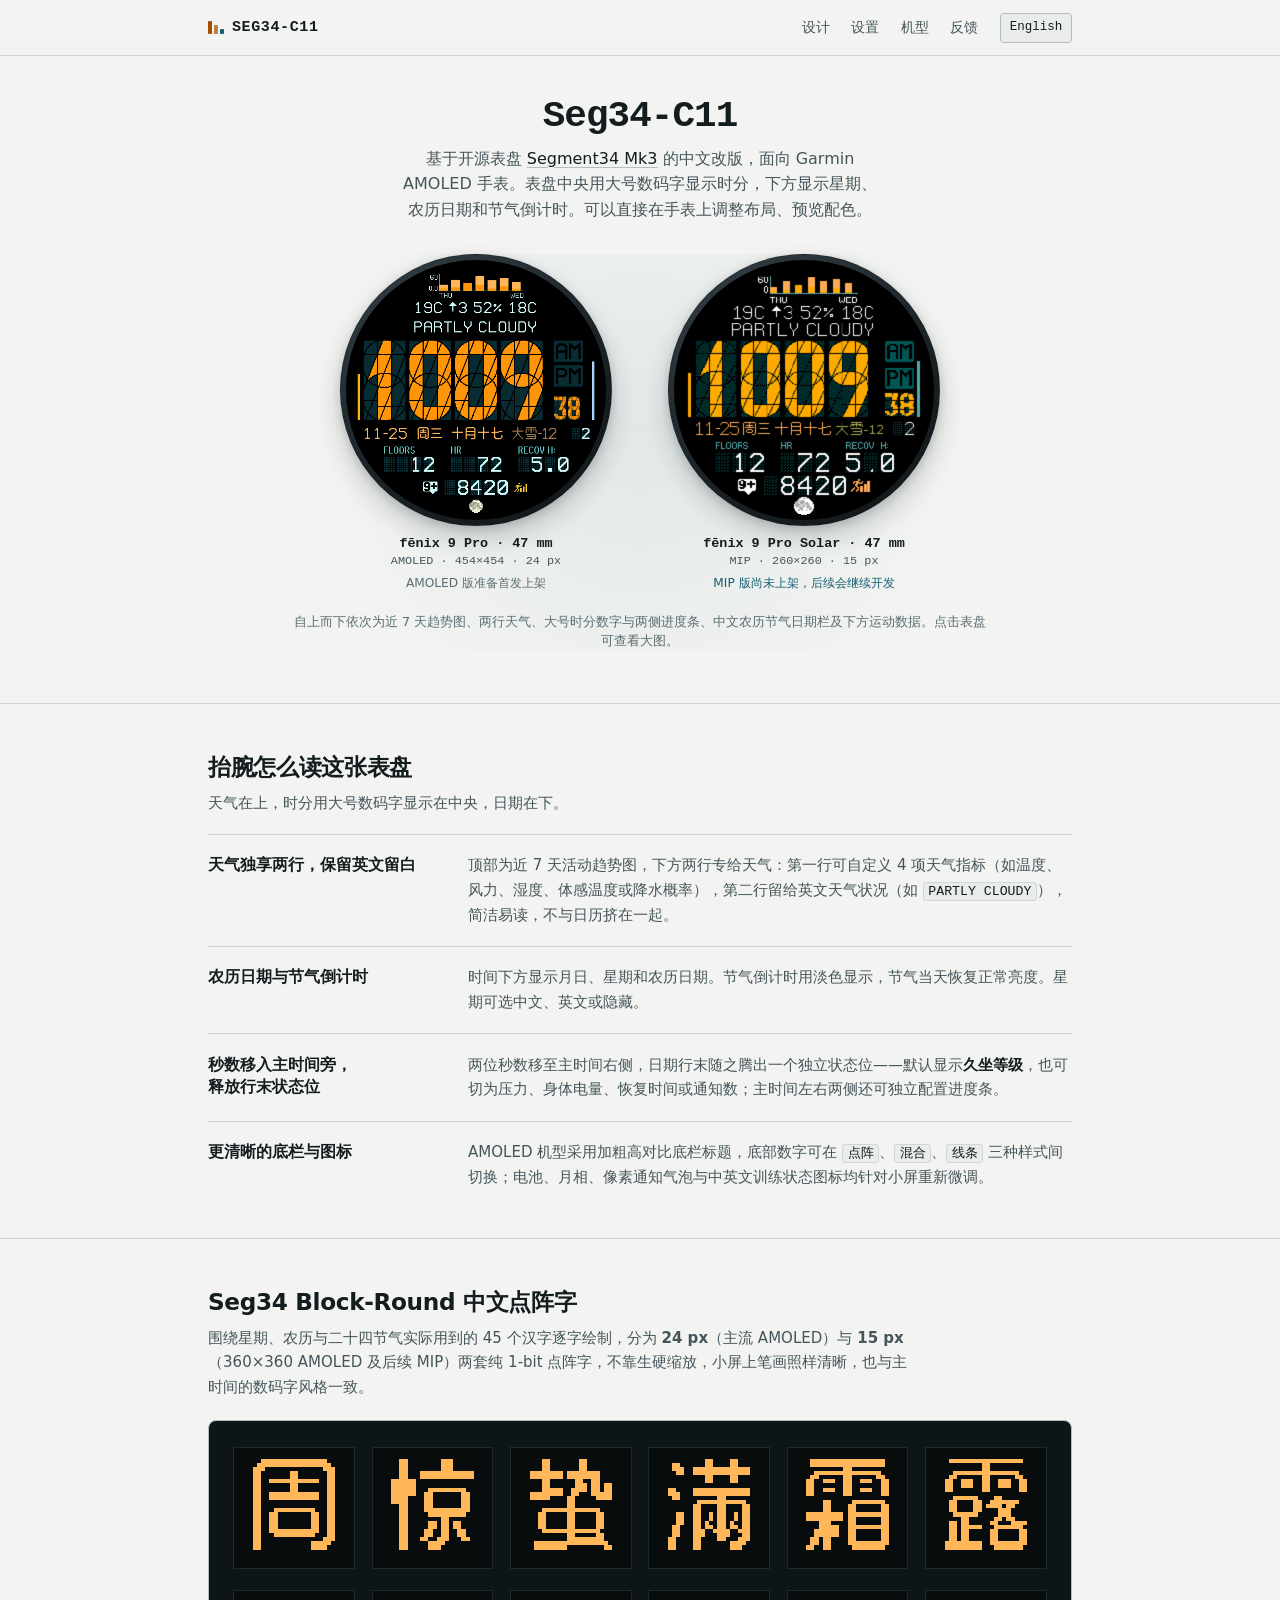
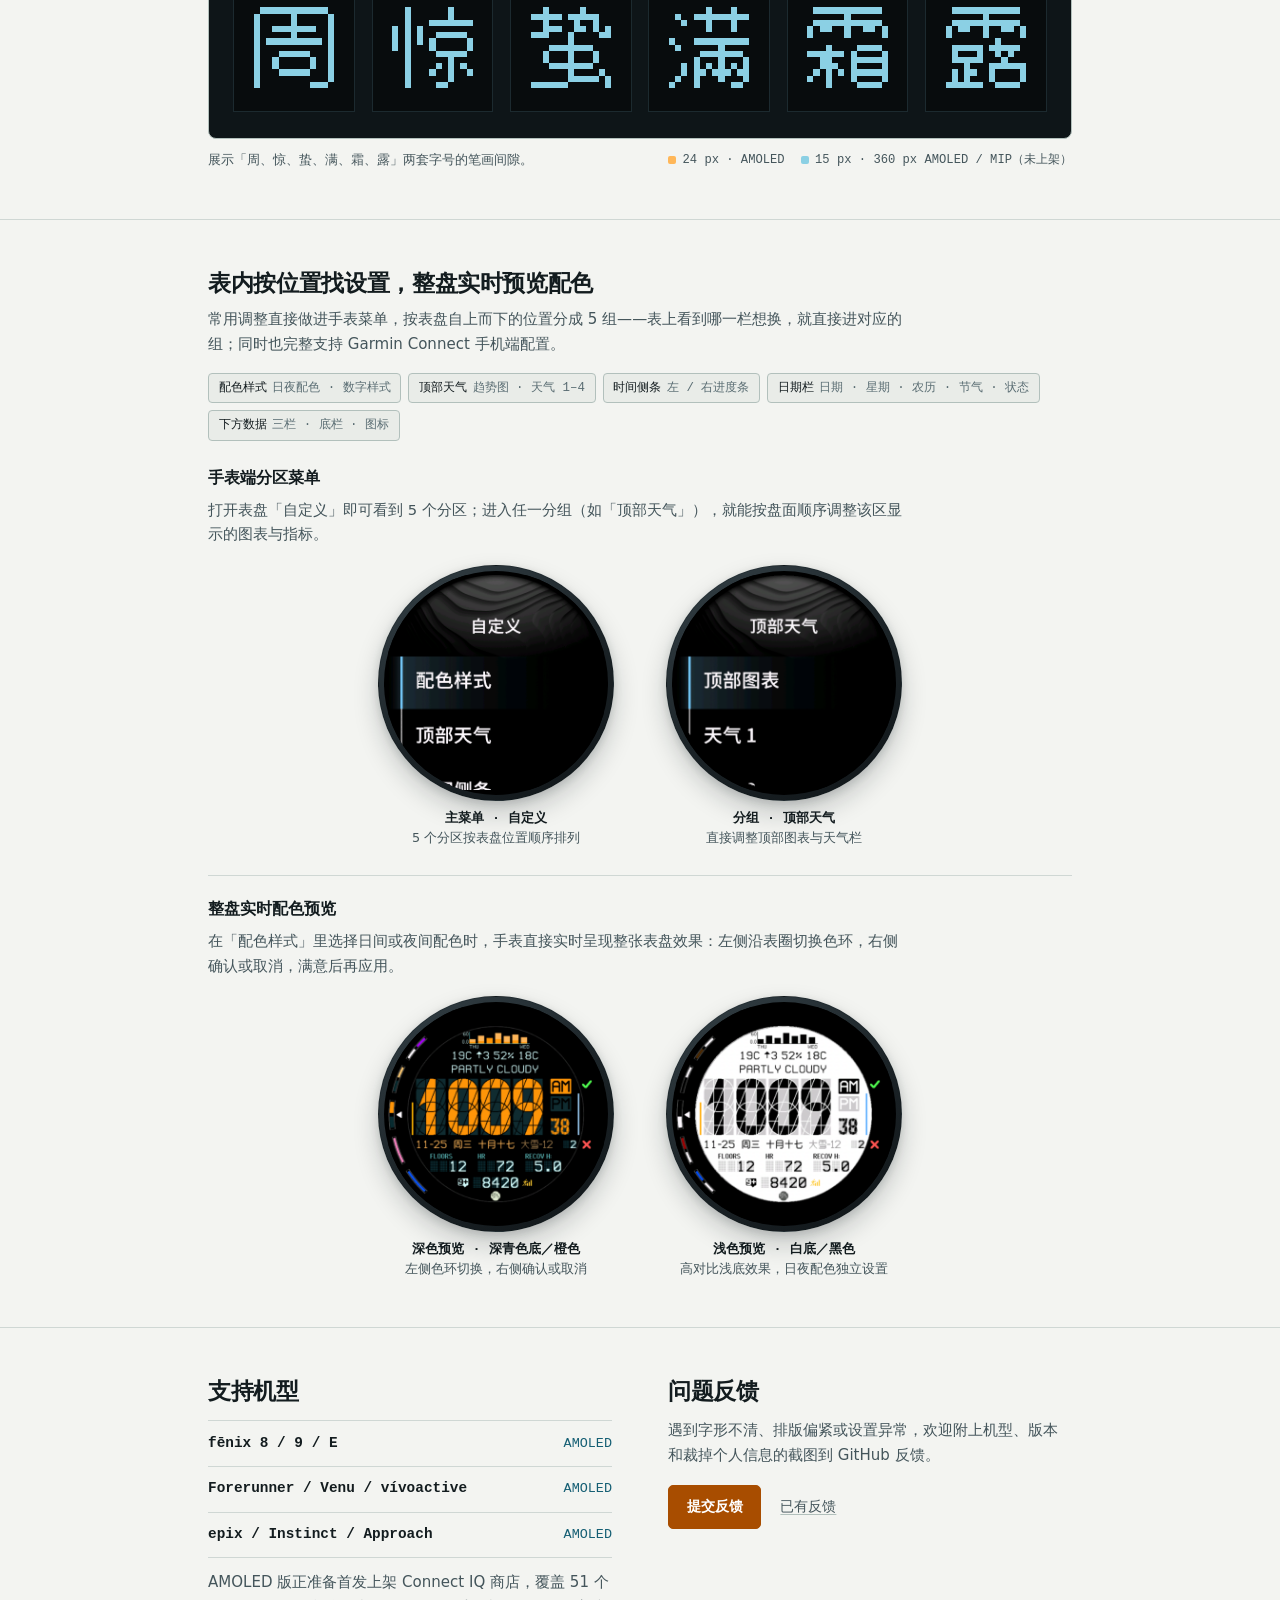
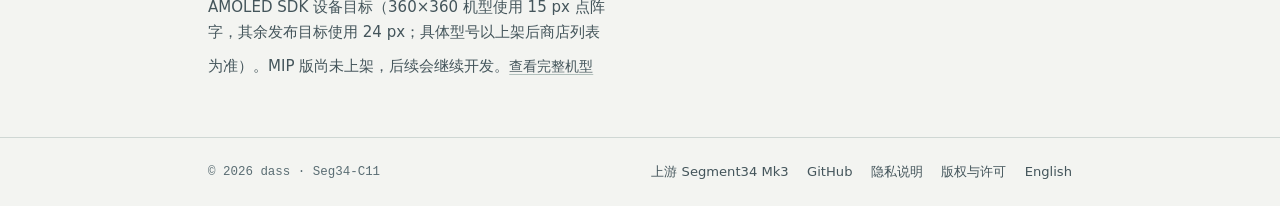
==== docs/index.html @ 98f48181 "Publish Seg34-C11 product site" ====
<!doctype html>
<html lang="zh-Hans">
<head>
  <meta charset="utf-8">
  <meta name="viewport" content="width=device-width, initial-scale=1">
  <title>Seg34-C11 · Garmin AMOLED 中文表盘</title>
  <meta name="description" content="开源表盘 Segment34 Mk3 的中文改版，面向 Garmin AMOLED 手表。大号数码字显示时分，两行显示天气。中文点阵字显示农历日期和节气倒计时，可在手表上调整布局、预览配色。">
  <meta property="og:title" content="Seg34-C11 · Garmin AMOLED 中文表盘">
  <meta property="og:description" content="开源表盘 Segment34 Mk3 的中文改版，面向 Garmin AMOLED 手表。">
  <meta property="og:image" content="https://dass-s-c.github.io/Seg34-C11/images/fenix9-pro-47.png">
  <meta property="og:type" content="website">
  <meta property="og:url" content="https://dass-s-c.github.io/Seg34-C11/">
  <link rel="canonical" href="https://dass-s-c.github.io/Seg34-C11/">
  <link rel="alternate" hreflang="en" href="https://dass-s-c.github.io/Seg34-C11/en.html">
  <link rel="alternate" hreflang="zh-Hans" href="https://dass-s-c.github.io/Seg34-C11/">
  <link rel="stylesheet" href="style.css">
</head>
<body>
  <a class="skip" href="#main">跳至正文</a>

  <header class="site-header">
    <div class="bar wrap">
      <a class="brand" href="./">
        <span class="brand-mark" aria-hidden="true"><i></i><i></i><i></i></span>
        <span>SEG34-C11</span>
      </a>
      <nav class="site-nav" aria-label="站点导航">
        <a href="#dial">设计</a>
        <a href="#settings">设置</a>
        <a href="#models">机型</a>
        <a href="#feedback">反馈</a>
        <a class="lang-switch" href="en.html" hreflang="en" lang="en">English</a>
      </nav>
    </div>
  </header>

  <main id="main">
    <section class="hero wrap" aria-labelledby="title">
      <div class="hero-head">
        <h1 id="title">Seg34-C11</h1>
        <!-- Buy Me a Coffee: reserve the link here. -->
        <p class="hero-lede">
          基于开源表盘 <a href="https://github.com/ludw/segment34mk3">Segment34 Mk3</a> 的中文改版，面向 Garmin AMOLED 手表。表盘中央用大号数码字显示时分，下方显示星期、农历日期和节气倒计时。可以直接在手表上调整布局、预览配色。
        </p>
      </div>

      <div class="showcase" aria-label="表盘日常画面">
        <div class="watches">
          <figure class="watch-unit watch-amoled">
            <a class="watch-case" href="images/fenix9-pro-47.png" title="查看大图：fēnix 9 Pro 47 mm（AMOLED）">
              <span class="watch-screen">
                <img src="images/fenix9-pro-47.png" width="454" height="454" alt="fēnix 9 Pro 47 mm（AMOLED）日常表盘：顶部趋势图与两行天气、中央的大号时分数字、两侧进度条和秒数、24 px 中文公历农历节气日期栏，以及下方运动与底栏数据">
              </span>
            </a>
            <figcaption class="watch-meta">
              <span class="watch-model" lang="en">fēnix 9 Pro · 47 mm</span>
              <span class="watch-spec" lang="en">AMOLED · 454×454 · 24 px</span>
              <span class="watch-status">AMOLED 版准备首发上架</span>
            </figcaption>
          </figure>

          <figure class="watch-unit watch-mip">
            <a class="watch-case" href="images/fenix9-pro-solar-47.png" title="查看大图：fēnix 9 Pro Solar 47 mm（MIP）">
              <span class="watch-screen">
                <img src="images/fenix9-pro-solar-47.png" width="260" height="260" alt="fēnix 9 Pro Solar 47 mm（MIP）表盘预览：顶部趋势图、两行天气、大号时分数字与侧边秒数、15 px 中文日期栏和下方数据">
              </span>
            </a>
            <figcaption class="watch-meta">
              <span class="watch-model" lang="en">fēnix 9 Pro Solar · 47 mm</span>
              <span class="watch-spec" lang="en">MIP · 260×260 · 15 px</span>
              <span class="watch-status">MIP 版尚未上架，后续会继续开发</span>
            </figcaption>
          </figure>
        </div>

        <p class="showcase-note">
          自上而下依次为近 7 天趋势图、两行天气、大号时分数字与两侧进度条、中文农历节气日期栏及下方运动数据。点击表盘可查看大图。
        </p>
      </div>
    </section>

    <section class="band" id="dial" aria-labelledby="dial-heading">
      <div class="wrap">
        <h2 id="dial-heading">抬腕怎么读这张表盘</h2>
        <p class="band-intro">
          天气在上，时分用大号数码字显示在中央，日期在下。
        </p>
        <div class="ledger">
          <article class="ledger-row">
            <h3>天气独享两行，保留英文留白</h3>
            <p>
              顶部为近 7 天活动趋势图，下方两行专给天气：第一行可自定义 4 项天气指标（如温度、风力、湿度、体感温度或降水概率），第二行留给英文天气状况（如 <span lang="en"><code>PARTLY CLOUDY</code></span>），简洁易读，不与日历挤在一起。
            </p>
          </article>

          <article class="ledger-row">
            <h3>农历日期与节气倒计时</h3>
            <p>
              时间下方显示月日、星期和农历日期。节气倒计时用淡色显示，节气当天恢复正常亮度。星期可选中文、英文或隐藏。
            </p>
          </article>

          <article class="ledger-row">
            <h3>秒数移入主时间旁，释放行末状态位</h3>
            <p>
              两位秒数移至主时间右侧，日期行末随之腾出一个独立状态位——默认显示<strong>久坐等级</strong>，也可切为压力、身体电量、恢复时间或通知数；主时间左右两侧还可独立配置进度条。
            </p>
          </article>

          <article class="ledger-row">
            <h3>更清晰的底栏与图标</h3>
            <p>
              AMOLED 机型采用加粗高对比底栏标题，底部数字可在 <code>点阵</code>、<code>混合</code>、<code>线条</code> 三种样式间切换；电池、月相、像素通知气泡与中英文训练状态图标均针对小屏重新微调。
            </p>
          </article>
        </div>
      </div>
    </section>

    <section class="band" id="glyphs" aria-labelledby="glyphs-heading">
      <div class="wrap">
        <h2 id="glyphs-heading">Seg34 Block-Round 中文点阵字</h2>
        <p class="band-intro">
          围绕星期、农历与二十四节气实际用到的 45 个汉字逐字绘制，分为 <strong>24 px</strong>（主流 AMOLED）与 <strong>15 px</strong>（360×360 AMOLED 及后续 MIP）两套纯 1-bit 点阵字，不靠生硬缩放，小屏上笔画照样清晰，也与主时间的数码字风格一致。
        </p>

        <figure class="specimen-figure">
          <a class="specimen-frame" href="images/seg34-block-round-specimen.png" title="放大查看 Seg34 Block-Round 中文点阵字">
            <img src="images/seg34-block-round-specimen.png" width="804" height="276" alt="Seg34 Block-Round 中文点阵字对比：上排 24 px，下排 15 px，依次展示周、惊、蛰、满、霜、露六字">
          </a>
          <figcaption class="specimen-meta">
            <span>展示「周、惊、蛰、满、霜、露」两套字号的笔画间隙。</span>
            <span class="specimen-legend">
              <span class="dot-amber">24 px · AMOLED</span>
              <span class="dot-cyan">15 px · 360 px AMOLED / MIP（未上架）</span>
            </span>
          </figcaption>
        </figure>
      </div>
    </section>

    <section class="band" id="settings" aria-labelledby="settings-heading">
      <div class="wrap">
        <h2 id="settings-heading">表内按位置找设置，整盘实时预览配色</h2>
        <p class="band-intro">
          常用调整直接做进手表菜单，按表盘自上而下的位置分成 5 组——表上看到哪一栏想换，就直接进对应的组；同时也完整支持 Garmin Connect 手机端配置。
        </p>

        <ul class="zone-list" aria-label="手表端设置五大分组">
          <li>配色样式<span>日夜配色 · 数字样式</span></li>
          <li>顶部天气<span>趋势图 · 天气 1–4</span></li>
          <li>时间侧条<span>左 / 右进度条</span></li>
          <li>日期栏<span>日期 · 星期 · 农历 · 节气 · 状态</span></li>
          <li>下方数据<span>三栏 · 底栏 · 图标</span></li>
        </ul>

        <div class="evidence-stack">
          <div class="evidence-block">
            <div class="evidence-head">
              <h3>手表端分区菜单</h3>
            </div>
            <p class="evidence-copy">
              打开表盘「自定义」即可看到 5 个分区；进入任一分组（如「顶部天气」），就能按盘面顺序调整该区显示的图表与指标。
            </p>
            <div class="evidence-dials">
              <figure class="watch-unit watch-amoled">
                <a class="watch-case" href="images/watch-settings-menu.png" title="查看大图：手表端自定义主菜单">
                  <span class="watch-screen">
                    <img src="images/watch-settings-menu.png" width="454" height="454" alt="手表端自定义主菜单，列出配色样式、顶部天气等分区入口">
                  </span>
                </a>
                <figcaption class="watch-meta">
                  <span class="watch-model">主菜单 · 自定义</span>
                  <span class="watch-caption">5 个分区按表盘位置顺序排列</span>
                </figcaption>
              </figure>

              <figure class="watch-unit watch-amoled">
                <a class="watch-case" href="images/watch-settings-submenu.png" title="查看大图：「顶部天气」分组子菜单">
                  <span class="watch-screen">
                    <img src="images/watch-settings-submenu.png" width="454" height="454" alt="手表端「顶部天气」子菜单，显示顶部图表与天气指标设置项">
                  </span>
                </a>
                <figcaption class="watch-meta">
                  <span class="watch-model">分组 · 顶部天气</span>
                  <span class="watch-caption">直接调整顶部图表与天气栏</span>
                </figcaption>
              </figure>
            </div>
          </div>

          <div class="evidence-block">
            <div class="evidence-head">
              <h3>整盘实时配色预览</h3>
            </div>
            <p class="evidence-copy">
              在「配色样式」里选择日间或夜间配色时，手表直接实时呈现整张表盘效果：左侧沿表圈切换色环，右侧确认或取消，满意后再应用。
            </p>
            <div class="evidence-dials">
              <figure class="watch-unit watch-amoled">
                <a class="watch-case" href="images/palette-preview-teal-orange.png" title="查看大图：深色配色预览（深青色底／橙色）">
                  <span class="watch-screen">
                    <img src="images/palette-preview-teal-orange.png" width="454" height="454" alt="手表端深青色底配橙色整盘配色预览，左侧为色环与选中箭头，右侧为确认和取消图标">
                  </span>
                </a>
                <figcaption class="watch-meta">
                  <span class="watch-model">深色预览 · 深青色底／橙色</span>
                  <span class="watch-caption">左侧色环切换，右侧确认或取消</span>
                </figcaption>
              </figure>

              <figure class="watch-unit watch-amoled">
                <a class="watch-case" href="images/palette-preview-light.png" title="查看大图：浅色配色预览（白底／黑色）">
                  <span class="watch-screen">
                    <img src="images/palette-preview-light.png" width="454" height="454" alt="手表端白底黑字整盘配色预览，展示高对比浅色日间配色效果">
                  </span>
                </a>
                <figcaption class="watch-meta">
                  <span class="watch-model">浅色预览 · 白底／黑色</span>
                  <span class="watch-caption">高对比浅底效果，日夜配色独立设置</span>
                </figcaption>
              </figure>
            </div>
          </div>
        </div>
      </div>
    </section>

    <section class="band" aria-label="支持机型与反馈">
      <div class="wrap support-grid">
        <div class="support-col">
          <h2 id="models">支持机型</h2>
          <dl class="models" lang="en">
            <div><dt>fēnix 8 / 9 / E</dt><dd>AMOLED</dd></div>
            <div><dt>Forerunner / Venu / vívoactive</dt><dd>AMOLED</dd></div>
            <div><dt>epix / Instinct / Approach</dt><dd>AMOLED</dd></div>
          </dl>
          <p class="support-copy">AMOLED 版正准备首发上架 Connect IQ 商店，覆盖 51 个 AMOLED SDK 设备目标（360×360 机型使用 15 px 点阵字，其余发布目标使用 24 px；具体型号以上架后商店列表为准）。MIP 版尚未上架，后续会继续开发。<a class="text-link" href="https://github.com/dass-s-c/Seg34-C11#支持机型--supported-models">查看完整机型</a></p>
        </div>

        <div class="support-col">
          <h2 id="feedback">问题反馈</h2>
          <p class="support-copy">
            遇到字形不清、排版偏紧或设置异常，欢迎附上机型、版本和裁掉个人信息的截图到 GitHub 反馈。
          </p>
          <div class="support-actions">
            <a class="btn btn-primary" href="https://github.com/dass-s-c/Seg34-C11/issues/new/choose">提交反馈</a>
            <a class="text-link" href="https://github.com/dass-s-c/Seg34-C11/issues">已有反馈</a>
          </div>
        </div>
      </div>
    </section>
  </main>

  <footer class="site-footer">
    <div class="wrap footer-bar">
      <p class="footer-meta" lang="en">© 2026 dass · Seg34-C11</p>
      <nav class="footer-links" aria-label="项目链接与法律信息">
        <a href="https://github.com/ludw/segment34mk3">上游 Segment34 Mk3</a>
        <a href="https://github.com/dass-s-c/Seg34-C11">GitHub</a>
        <a href="https://github.com/dass-s-c/Seg34-C11/blob/main/PRIVACY.md">隐私说明</a>
        <a href="./notices/">版权与许可</a>
        <a href="en.html" hreflang="en" lang="en">English</a>
      </nav>
    </div>
  </footer>
</body>
</html>
---- docs/style.css ----
:root {
  color-scheme: dark light;
  --bg: #080c0d;
  --surface: #0e1518;
  --surface-hover: #141e22;
  --ink: #edf2f3;
  --ink-muted: #98a8ae;
  --ink-dim: #73868d;
  --rule: #1c2a2f;
  --rule-strong: #2c4047;
  --amber: #ff9f24;
  --amber-ink: #120b02;
  --cyan: #8bd0e4;
  --bezel-bg: linear-gradient(148deg, #2b363c 0%, #161d21 52%, #0a0e10 100%);
  --bezel-border: rgba(255, 255, 255, 0.11);
  --bezel-shadow: 0 14px 32px rgba(0, 0, 0, 0.56), 0 3px 10px rgba(0, 0, 0, 0.38);
  --dial-glow: radial-gradient(circle at 50% 45%, rgba(28, 76, 88, 0.24) 0%, transparent 68%);
  --font-sans: system-ui, -apple-system, BlinkMacSystemFont, "PingFang SC", "Hiragino Sans GB", "Microsoft YaHei", "Segoe UI", sans-serif;
  --font-mono: ui-monospace, "SF Mono", Menlo, Monaco, Consolas, monospace;
}

@media (prefers-color-scheme: light) {
  :root {
    --bg: #f3f4f1;
    --surface: #e9ece8;
    --surface-hover: #dfe4de;
    --ink: #131c1f;
    --ink-muted: #44555b;
    --ink-dim: #5a6d73;
    --rule: #cfd7d4;
    --rule-strong: #b2c0bc;
    --amber: #a84d00;
    --amber-ink: #ffffff;
    --cyan: #145e73;
    --bezel-bg: linear-gradient(148deg, #344046 0%, #1c2428 52%, #101518 100%);
    --bezel-border: rgba(16, 26, 30, 0.28);
    --bezel-shadow: 0 12px 26px rgba(16, 26, 30, 0.2), 0 3px 8px rgba(16, 26, 30, 0.14);
    --dial-glow: radial-gradient(circle at 50% 45%, rgba(20, 94, 115, 0.08) 0%, transparent 68%);
  }
}

*,
*::before,
*::after {
  box-sizing: border-box;
}

html {
  background: var(--bg);
  color: var(--ink);
  font-family: var(--font-sans);
  line-height: 1.65;
  -webkit-text-size-adjust: 100%;
  scroll-behavior: smooth;
}

body {
  margin: 0;
  background: var(--bg);
  color: var(--ink);
  min-height: 100svh;
  display: flex;
  flex-direction: column;
}

main {
  flex: 1;
}

h1, h2, h3, p, figure, dl, dt, dd, ul {
  margin: 0;
}

a {
  color: var(--amber);
  text-decoration-thickness: 1px;
  text-underline-offset: 0.2em;
  transition: color 150ms ease, border-color 150ms ease, background-color 150ms ease;
}

a:hover {
  text-decoration-thickness: 2px;
}

a:focus-visible {
  outline: 2px solid var(--amber);
  outline-offset: 3px;
  border-radius: 2px;
}

code {
  font-family: var(--font-mono);
  font-size: 0.88em;
  white-space: nowrap;
  color: var(--ink);
  background: var(--surface);
  border: 1px solid var(--rule);
  border-radius: 3px;
  padding: 0.06em 0.34em;
}

h1, h2, h3, .hero-lede {
  text-wrap: balance;
}

.wrap {
  width: min(54rem, calc(100% - clamp(2rem, 6vw, 4rem)));
  margin-inline: auto;
}

.skip {
  position: absolute;
  z-index: 10;
  top: 0.5rem;
  left: 0.5rem;
  padding: 0.5rem 0.9rem;
  background: var(--surface);
  color: var(--ink);
  border: 1px solid var(--amber);
  text-decoration: none;
  transform: translateY(-160%);
}

.skip:focus {
  transform: none;
}

/* Header */
.site-header {
  border-block-end: 1px solid var(--rule);
  background: var(--bg);
}

.bar {
  display: flex;
  flex-wrap: wrap;
  align-items: center;
  justify-content: space-between;
  gap: 0.15rem 0.5rem;
  padding-block: 0.2rem;
}

.brand {
  display: inline-flex;
  align-items: center;
  gap: 0.45rem;
  min-height: 44px;
  font-family: var(--font-mono);
  font-size: 0.84rem;
  font-weight: 700;
  letter-spacing: 0.03em;
  color: var(--ink);
  text-decoration: none;
  white-space: nowrap;
}

.brand-mark {
  display: inline-grid;
  grid-template-columns: repeat(3, 4px);
  gap: 2px;
  align-items: end;
}

.brand-mark i {
  display: block;
  border-radius: 1px;
  background: var(--amber);
}

.brand-mark i:nth-child(1) { height: 13px; }
.brand-mark i:nth-child(2) { height: 9px; opacity: 0.72; }
.brand-mark i:nth-child(3) { height: 5px; background: var(--cyan); }

.site-nav {
  display: flex;
  flex-wrap: wrap;
  align-items: center;
  gap: 0.1rem 0.65rem;
}

.site-nav a {
  display: inline-flex;
  align-items: center;
  min-height: 44px;
  font-size: 0.82rem;
  color: var(--ink-muted);
  text-decoration: none;
  white-space: nowrap;
}

.site-nav a:hover {
  color: var(--ink);
}

.site-nav .lang-switch {
  font-family: var(--font-mono);
  font-size: 0.76rem;
  color: var(--ink);
  padding-inline: 0.45rem;
  min-height: 30px;
  border: 1px solid var(--rule-strong);
  border-radius: 4px;
  background: var(--surface);
}

.site-nav .lang-switch:hover {
  border-color: var(--amber);
  color: var(--amber);
}

/* Hero & Watch Showcase */
.hero {
  padding-block: clamp(1rem, 3.2vw, 2.5rem) clamp(1.75rem, 4.5vw, 3.25rem);
}

.hero-head {
  text-align: center;
  max-width: 38rem;
  margin-inline: auto;
}

.hero h1 {
  font-family: var(--font-mono);
  font-size: clamp(1.65rem, 4vw, 2.35rem);
  font-weight: 700;
  line-height: 1.1;
  letter-spacing: -0.025em;
  color: var(--ink);
}

.hero-lede {
  margin-top: 0.5rem;
  font-size: clamp(0.92rem, 1.5vw, 1rem);
  line-height: 1.6;
  color: var(--ink-muted);
}

.hero-lede a {
  color: var(--ink);
  text-decoration-color: var(--rule-strong);
}

.hero-lede a:hover {
  color: var(--amber);
  text-decoration-color: var(--amber);
}

.showcase {
  margin-top: clamp(1rem, 2.8vw, 2rem);
  background: var(--dial-glow);
}

.watches {
  display: grid;
  grid-template-columns: minmax(0, 1fr);
  justify-items: center;
  gap: 1.25rem;
}

.watch-unit {
  width: 100%;
  max-width: 272px;
  display: flex;
  flex-direction: column;
  align-items: center;
  text-align: center;
}

.watch-case {
  display: block;
  width: 100%;
  aspect-ratio: 1;
  padding: 5px;
  border-radius: 50%;
  border: 1px solid var(--bezel-border);
  background: var(--bezel-bg);
  box-shadow: var(--bezel-shadow);
  text-decoration: none;
  transition: transform 180ms ease, border-color 180ms ease;
}

.watch-case:hover {
  transform: translateY(-2px);
  border-color: var(--amber);
}

.watch-screen {
  display: grid;
  place-items: center;
  width: 100%;
  height: 100%;
  border-radius: 50%;
  overflow: hidden;
  background: #000;
}

.watch-screen img {
  display: block;
  width: 96%;
  height: 96%;
  object-fit: contain;
}

.watch-mip .watch-screen img {
  image-rendering: crisp-edges;
  image-rendering: pixelated;
}

.watch-meta {
  margin-top: 0.55rem;
  display: flex;
  flex-direction: column;
  align-items: center;
  gap: 0.12rem;
}

.watch-model {
  font-family: var(--font-mono);
  font-size: 0.84rem;
  font-weight: 600;
  line-height: 1.3;
  color: var(--ink);
}

.watch-spec {
  font-family: var(--font-mono);
  font-size: 0.74rem;
  line-height: 1.35;
  font-variant-numeric: tabular-nums;
  color: var(--ink-muted);
}

.watch-status {
  margin-top: 0.14rem;
  font-size: 0.76rem;
  line-height: 1.4;
  color: var(--ink-dim);
}

.watch-mip .watch-status {
  color: var(--cyan);
}

.watch-caption {
  font-size: 0.8rem;
  line-height: 1.45;
  color: var(--ink-muted);
}

.showcase-note {
  margin-top: 1rem;
  text-align: center;
  font-size: 0.8rem;
  line-height: 1.55;
  color: var(--ink-dim);
  max-width: 44rem;
  margin-inline: auto;
}

/* Sections */
.band {
  border-block-start: 1px solid var(--rule);
  padding-block: clamp(1.75rem, 4.5vw, 3rem);
}

.band h2 {
  font-size: clamp(1.2rem, 2.2vw, 1.45rem);
  font-weight: 650;
  line-height: 1.3;
  letter-spacing: -0.015em;
  color: var(--ink);
}

.band-intro {
  margin-top: 0.55rem;
  font-size: 0.94rem;
  color: var(--ink-muted);
  max-width: 44rem;
}

/* Changes ledger */
.ledger {
  margin-top: 1.1rem;
  border-block-start: 1px solid var(--rule);
}

.ledger-row {
  display: grid;
  grid-template-columns: minmax(0, 1fr);
  gap: 0.35rem 2.25rem;
  padding-block: 1rem;
  border-block-end: 1px solid var(--rule);
  align-items: baseline;
}

.ledger-row:last-child {
  border-block-end: 0;
  padding-block-end: 0;
}

.ledger-row h3 {
  font-size: 0.98rem;
  font-weight: 600;
  line-height: 1.4;
  color: var(--ink);
}

.ledger-row p {
  font-size: 0.94rem;
  color: var(--ink-muted);
}

.ledger-row strong {
  color: var(--ink);
  font-weight: 600;
}

/* Glyph specimen */
.specimen-figure {
  margin-top: 1.25rem;
}

.specimen-frame {
  display: block;
  padding: clamp(0.65rem, 2vw, 1rem);
  background: #0e1518;
  border: 1px solid var(--rule-strong);
  border-radius: 8px;
  text-decoration: none;
  transition: border-color 150ms ease;
}

.specimen-frame:hover {
  border-color: var(--amber);
}

.specimen-frame img {
  display: block;
  width: 100%;
  height: auto;
  image-rendering: crisp-edges;
  image-rendering: pixelated;
}

.specimen-meta {
  margin-top: 0.65rem;
  display: flex;
  flex-wrap: wrap;
  align-items: center;
  justify-content: space-between;
  gap: 0.35rem 1.25rem;
  font-size: 0.82rem;
  color: var(--ink-muted);
}

.specimen-legend {
  display: inline-flex;
  flex-wrap: wrap;
  gap: 0.4rem 1rem;
  font-family: var(--font-mono);
  font-size: 0.76rem;
}

.dot-amber::before,
.dot-cyan::before {
  content: "";
  display: inline-block;
  width: 8px;
  height: 8px;
  border-radius: 2px;
  margin-inline-end: 0.4rem;
  vertical-align: middle;
}

.dot-amber::before {
  background: #ffb759;
}

.dot-cyan::before {
  background: #8bd0e4;
}

/* On-watch settings & live palette preview */
.zone-list {
  margin-top: 1rem;
  padding: 0;
  list-style: none;
  display: flex;
  flex-wrap: wrap;
  gap: 0.45rem;
}

.zone-list li {
  font-family: var(--font-mono);
  font-size: 0.78rem;
  color: var(--ink);
  background: var(--surface);
  border: 1px solid var(--rule-strong);
  border-radius: 4px;
  padding: 0.25rem 0.6rem;
}

.zone-list li span {
  color: var(--ink-dim);
  margin-inline-start: 0.35rem;
}

.evidence-stack {
  margin-top: 1.5rem;
  display: grid;
  gap: 1.75rem;
}

.evidence-block {
  padding-block-start: 1.25rem;
  border-block-start: 1px solid var(--rule);
}

.evidence-block:first-child {
  padding-block-start: 0;
  border-block-start: 0;
}

.evidence-head {
  display: flex;
  flex-wrap: wrap;
  align-items: baseline;
  justify-content: space-between;
  gap: 0.25rem 1rem;
}

.evidence-head h3 {
  font-size: 1rem;
  font-weight: 600;
  color: var(--ink);
}

.evidence-tag {
  font-family: var(--font-mono);
  font-size: 0.74rem;
  color: var(--cyan);
}

.evidence-copy {
  margin-top: 0.4rem;
  font-size: 0.92rem;
  color: var(--ink-muted);
  max-width: 44rem;
}

.evidence-dials {
  margin-top: 1.15rem;
  display: grid;
  grid-template-columns: minmax(0, 1fr);
  justify-items: center;
  gap: 1.25rem;
}

.evidence-dials .watch-unit {
  max-width: 236px;
}

/* Models + Feedback */
.support-grid {
  display: grid;
  grid-template-columns: minmax(0, 1fr);
  gap: 2rem 3.5rem;
  align-items: start;
}

.models {
  margin-top: 0.9rem;
  border-block-start: 1px solid var(--rule);
}

.models div {
  display: grid;
  grid-template-columns: minmax(0, 1fr) auto;
  align-items: baseline;
  gap: 0.25rem 1rem;
  padding-block: 0.65rem;
  border-block-end: 1px solid var(--rule);
}

.models dt {
  font-family: var(--font-mono);
  font-size: 0.9rem;
  font-weight: 600;
  color: var(--ink);
}

.models dd {
  font-family: var(--font-mono);
  font-size: 0.84rem;
  font-variant-numeric: tabular-nums;
  color: var(--cyan);
}

.support-copy {
  margin-top: 0.75rem;
  font-size: 0.94rem;
  color: var(--ink-muted);
}

.support-actions {
  margin-top: 1.1rem;
  display: flex;
  flex-wrap: wrap;
  align-items: center;
  gap: 0.65rem 1.2rem;
}

.btn {
  display: inline-flex;
  align-items: center;
  justify-content: center;
  min-height: 44px;
  padding: 0.5rem 1.1rem;
  border-radius: 5px;
  font-size: 0.9rem;
  font-weight: 600;
  text-decoration: none;
  border: 1px solid var(--rule-strong);
  color: var(--ink);
  background: var(--surface);
}

.btn-primary {
  background: var(--amber);
  border-color: var(--amber);
  color: var(--amber-ink);
}

.btn-primary:hover {
  filter: brightness(1.06);
  text-decoration: none;
}

.text-link {
  display: inline-flex;
  align-items: center;
  min-height: 44px;
  font-size: 0.9rem;
  color: var(--ink-muted);
  text-decoration-color: var(--rule-strong);
}

.text-link:hover {
  color: var(--amber);
  text-decoration-color: var(--amber);
}

/* Footer */
.site-footer {
  border-block-start: 1px solid var(--rule);
  padding-block: 0.9rem;
  font-size: 0.82rem;
  color: var(--ink-dim);
}

.footer-bar {
  display: flex;
  flex-wrap: wrap;
  align-items: center;
  justify-content: space-between;
  gap: 0.35rem 1.25rem;
}

.footer-meta {
  font-family: var(--font-mono);
  font-size: 0.78rem;
}

.footer-links {
  display: flex;
  flex-wrap: wrap;
  align-items: center;
  gap: 0.1rem 1.15rem;
}

.footer-links a {
  display: inline-flex;
  align-items: center;
  min-height: 40px;
  color: var(--ink-muted);
  text-decoration: none;
}

.footer-links a:hover {
  color: var(--amber);
}

@media (prefers-reduced-motion: reduce) {
  html { scroll-behavior: auto; }
  .watch-case, .specimen-frame, a { transition: none; }
  .watch-case:hover { transform: none; }
}

/* Larger viewports */
@media (min-width: 23rem) {
  .brand {
    font-size: 0.88rem;
    letter-spacing: 0.04em;
    gap: 0.5rem;
  }

  .site-nav {
    gap: 0.1rem 0.9rem;
  }

  .site-nav a {
    font-size: 0.86rem;
  }

  .site-nav .lang-switch {
    font-size: 0.78rem;
    padding-inline: 0.55rem;
  }
}

@media (min-width: 37.5rem) {
  .bar {
    padding-block: 0.35rem;
  }

  .brand {
    font-size: 0.94rem;
  }

  .site-nav {
    gap: 0.1rem 1.35rem;
  }

  .site-nav a {
    font-size: 0.9rem;
  }

  .watches {
    grid-template-columns: repeat(2, minmax(0, 272px));
    justify-content: center;
    gap: clamp(1.5rem, 5vw, 3.5rem);
  }

  .evidence-dials {
    grid-template-columns: repeat(2, minmax(0, 236px));
    justify-content: center;
    gap: clamp(1.5rem, 5vw, 3.25rem);
  }

  .showcase-note {
    margin-top: 1.25rem;
  }
}

@media (min-width: 44rem) {
  .ledger-row {
    grid-template-columns: minmax(0, 14rem) minmax(0, 1fr);
    padding-block: 1.15rem;
  }

  .support-grid {
    grid-template-columns: minmax(0, 1fr) minmax(0, 1fr);
  }
}
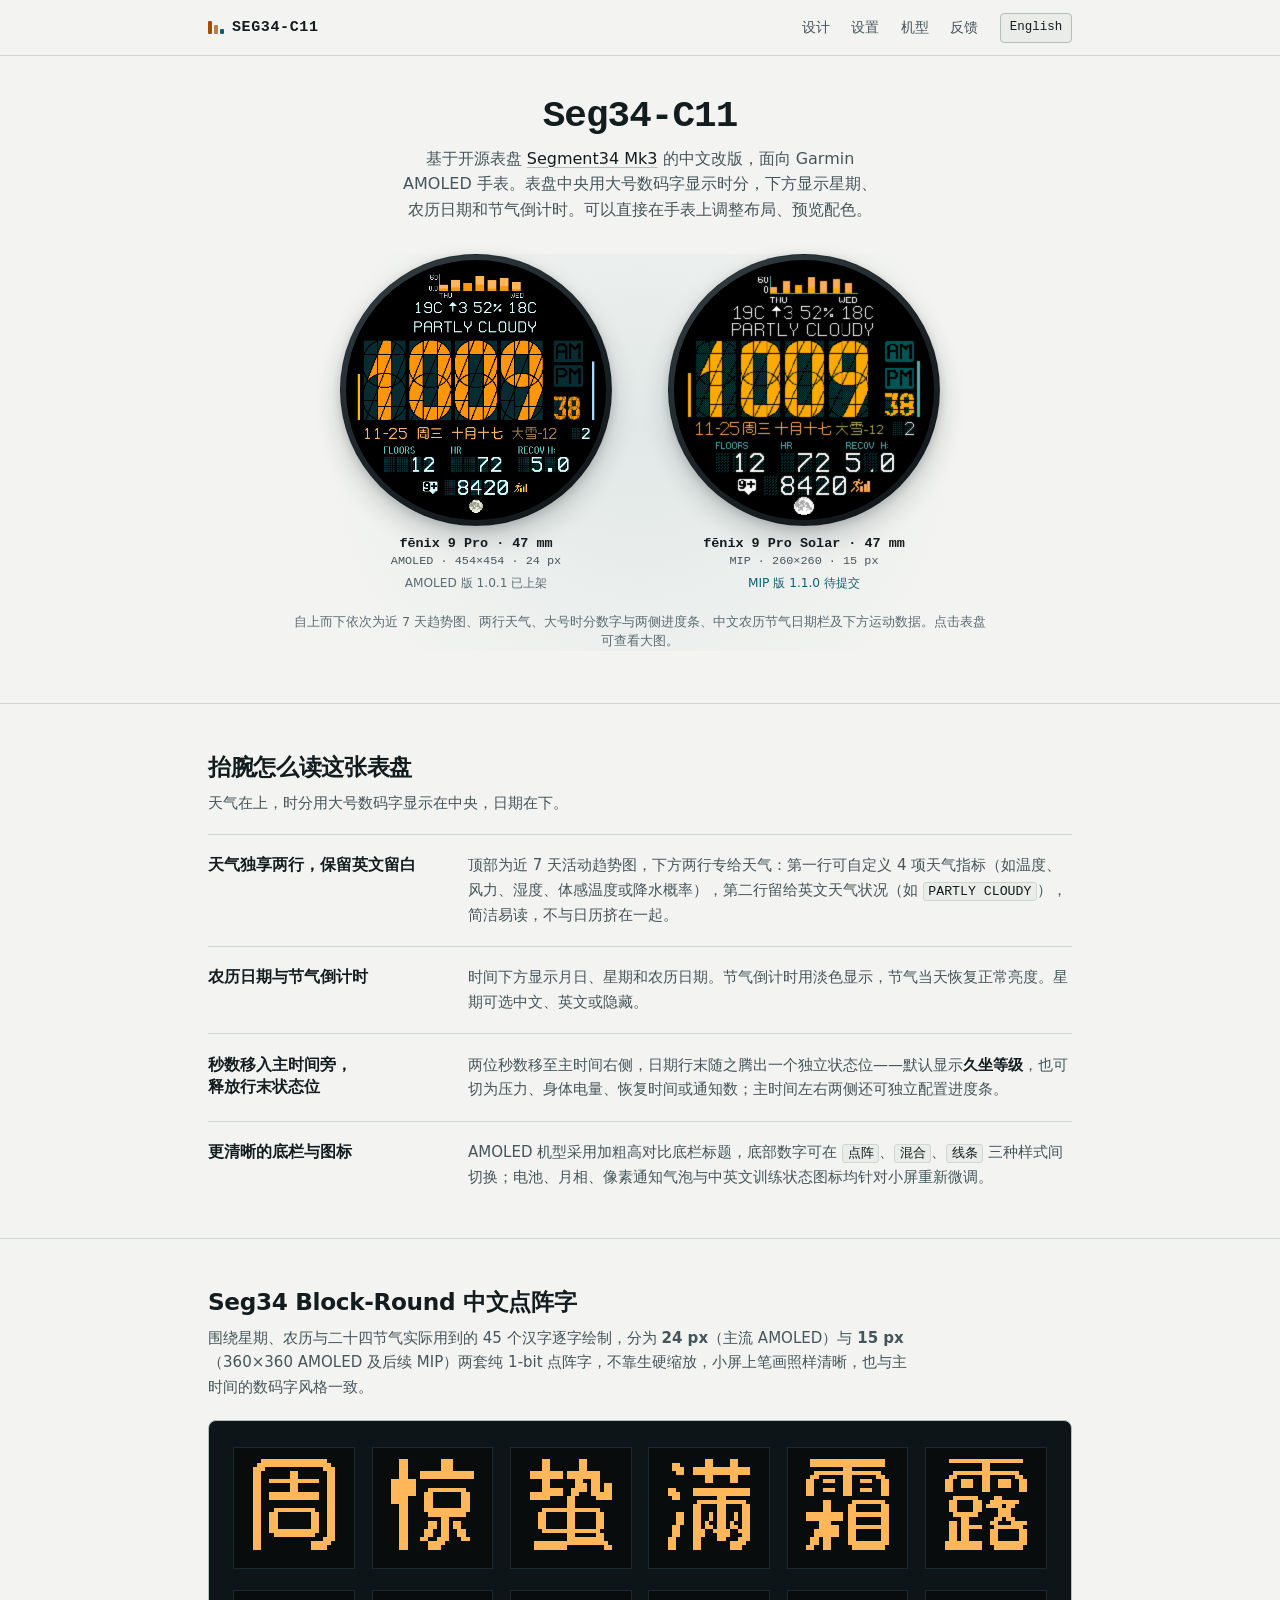
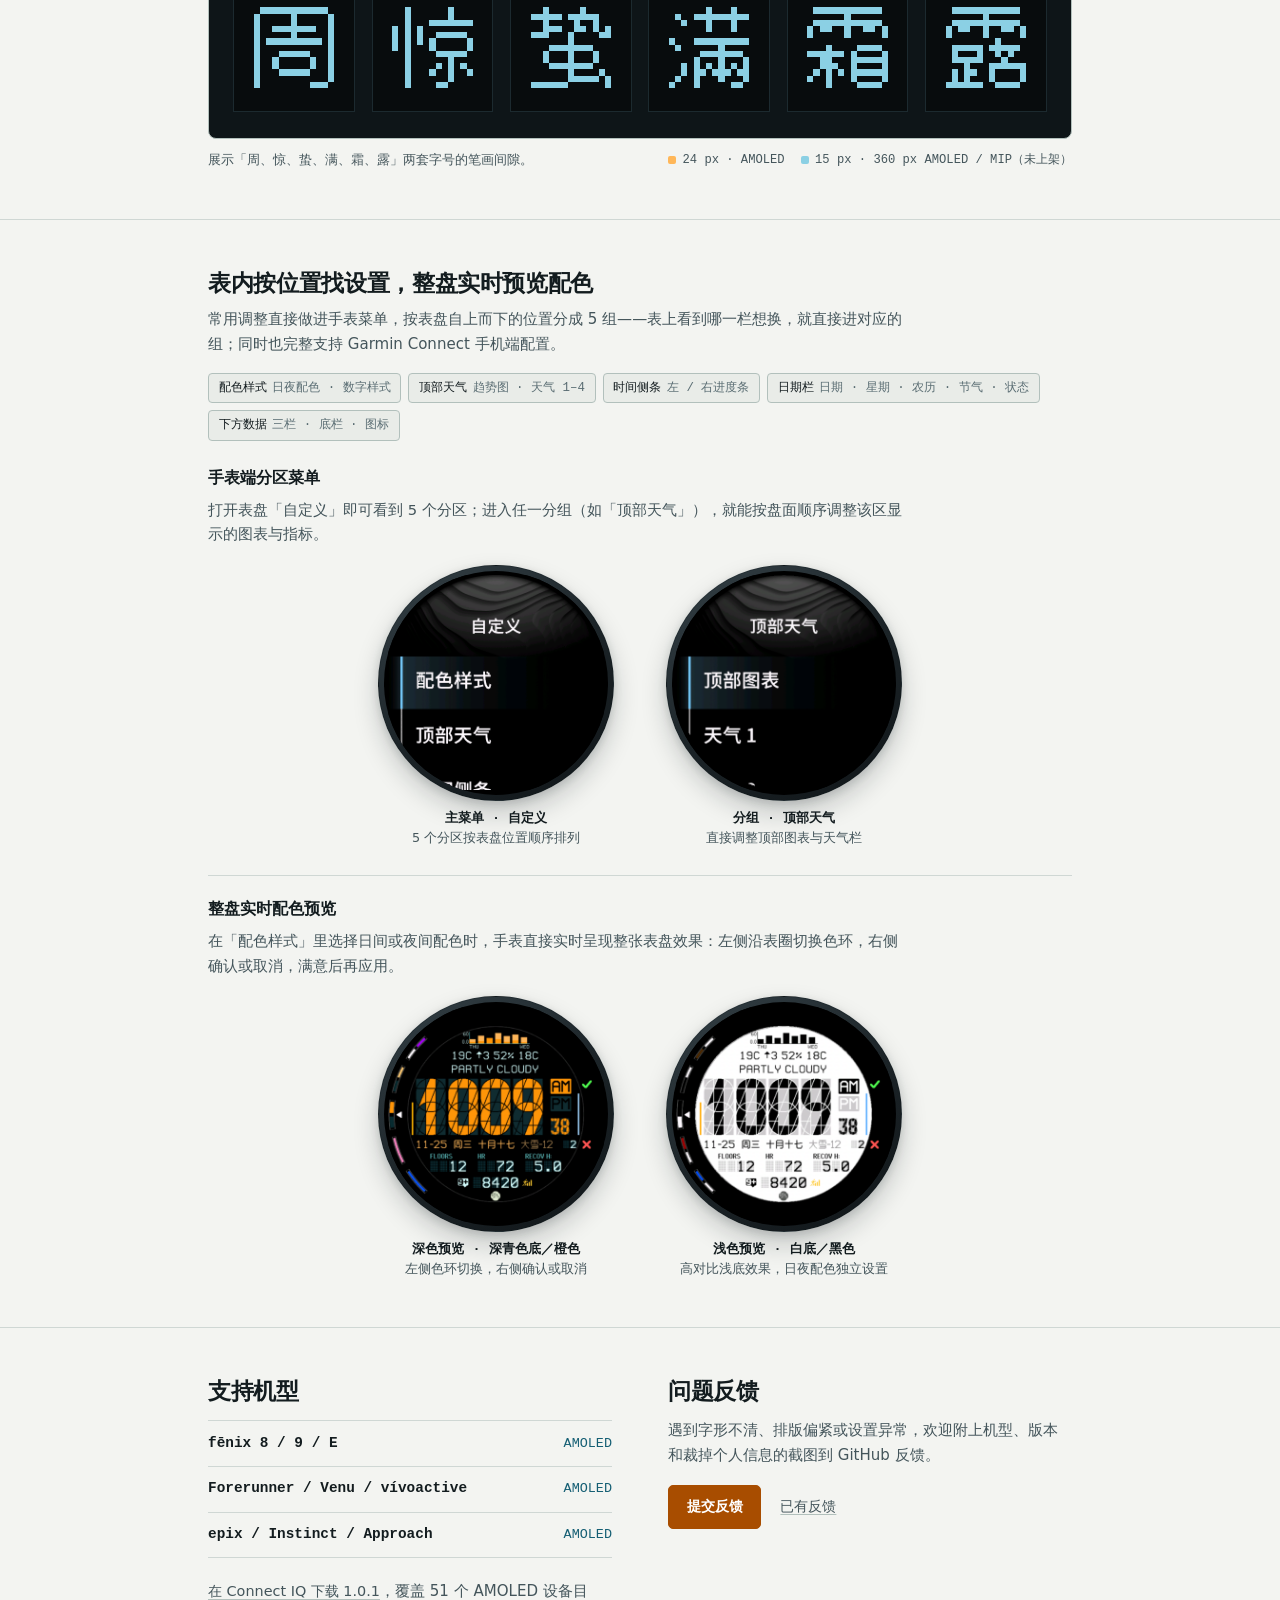
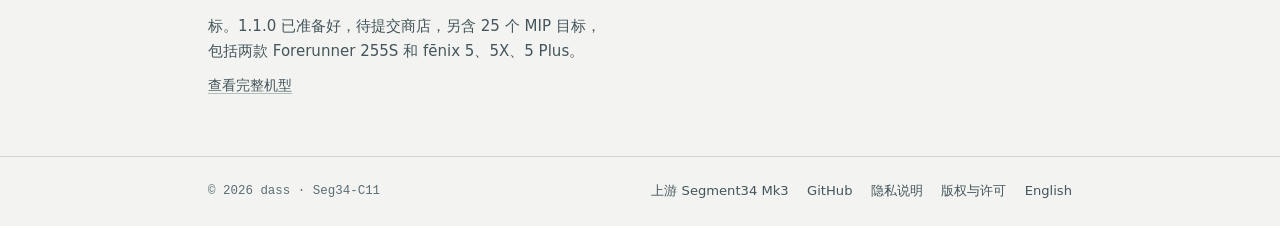
==== commit 0222815c: "Link the current store version and distinguish the 1.1.0 candidate" ====
--- a/docs/index.html
+++ b/docs/index.html
@@ -55,7 +55,7 @@
             <figcaption class="watch-meta">
               <span class="watch-model" lang="en">fēnix 9 Pro · 47 mm</span>
               <span class="watch-spec" lang="en">AMOLED · 454×454 · 24 px</span>
-              <span class="watch-status">AMOLED 版准备首发上架</span>
+              <span class="watch-status">AMOLED 版 1.0.1 已上架</span>
             </figcaption>
           </figure>
 
@@ -68,7 +68,7 @@
             <figcaption class="watch-meta">
               <span class="watch-model" lang="en">fēnix 9 Pro Solar · 47 mm</span>
               <span class="watch-spec" lang="en">MIP · 260×260 · 15 px</span>
-              <span class="watch-status">MIP 版尚未上架，后续会继续开发</span>
+              <span class="watch-status">MIP 版 1.1.0 待提交</span>
             </figcaption>
           </figure>
         </div>
@@ -235,7 +235,7 @@
             <div><dt>Forerunner / Venu / vívoactive</dt><dd>AMOLED</dd></div>
             <div><dt>epix / Instinct / Approach</dt><dd>AMOLED</dd></div>
           </dl>
-          <p class="support-copy">AMOLED 版正准备首发上架 Connect IQ 商店，覆盖 51 个 AMOLED SDK 设备目标（360×360 机型使用 15 px 点阵字，其余发布目标使用 24 px；具体型号以上架后商店列表为准）。MIP 版尚未上架，后续会继续开发。<a class="text-link" href="https://github.com/dass-s-c/Seg34-C11#支持机型--supported-models">查看完整机型</a></p>
+          <p class="support-copy"><a class="text-link" href="https://apps.garmin.com/apps/5e2d1f65-10e1-4c46-982b-9975ee0f48af">在 Connect IQ 下载 1.0.1</a>，覆盖 51 个 AMOLED 设备目标。1.1.0 已准备好，待提交商店，另含 25 个 MIP 目标，包括两款 Forerunner 255S 和 fēnix 5、5X、5 Plus。<a class="text-link" href="https://github.com/dass-s-c/Seg34-C11#支持机型--supported-models">查看完整机型</a></p>
         </div>
 
         <div class="support-col">
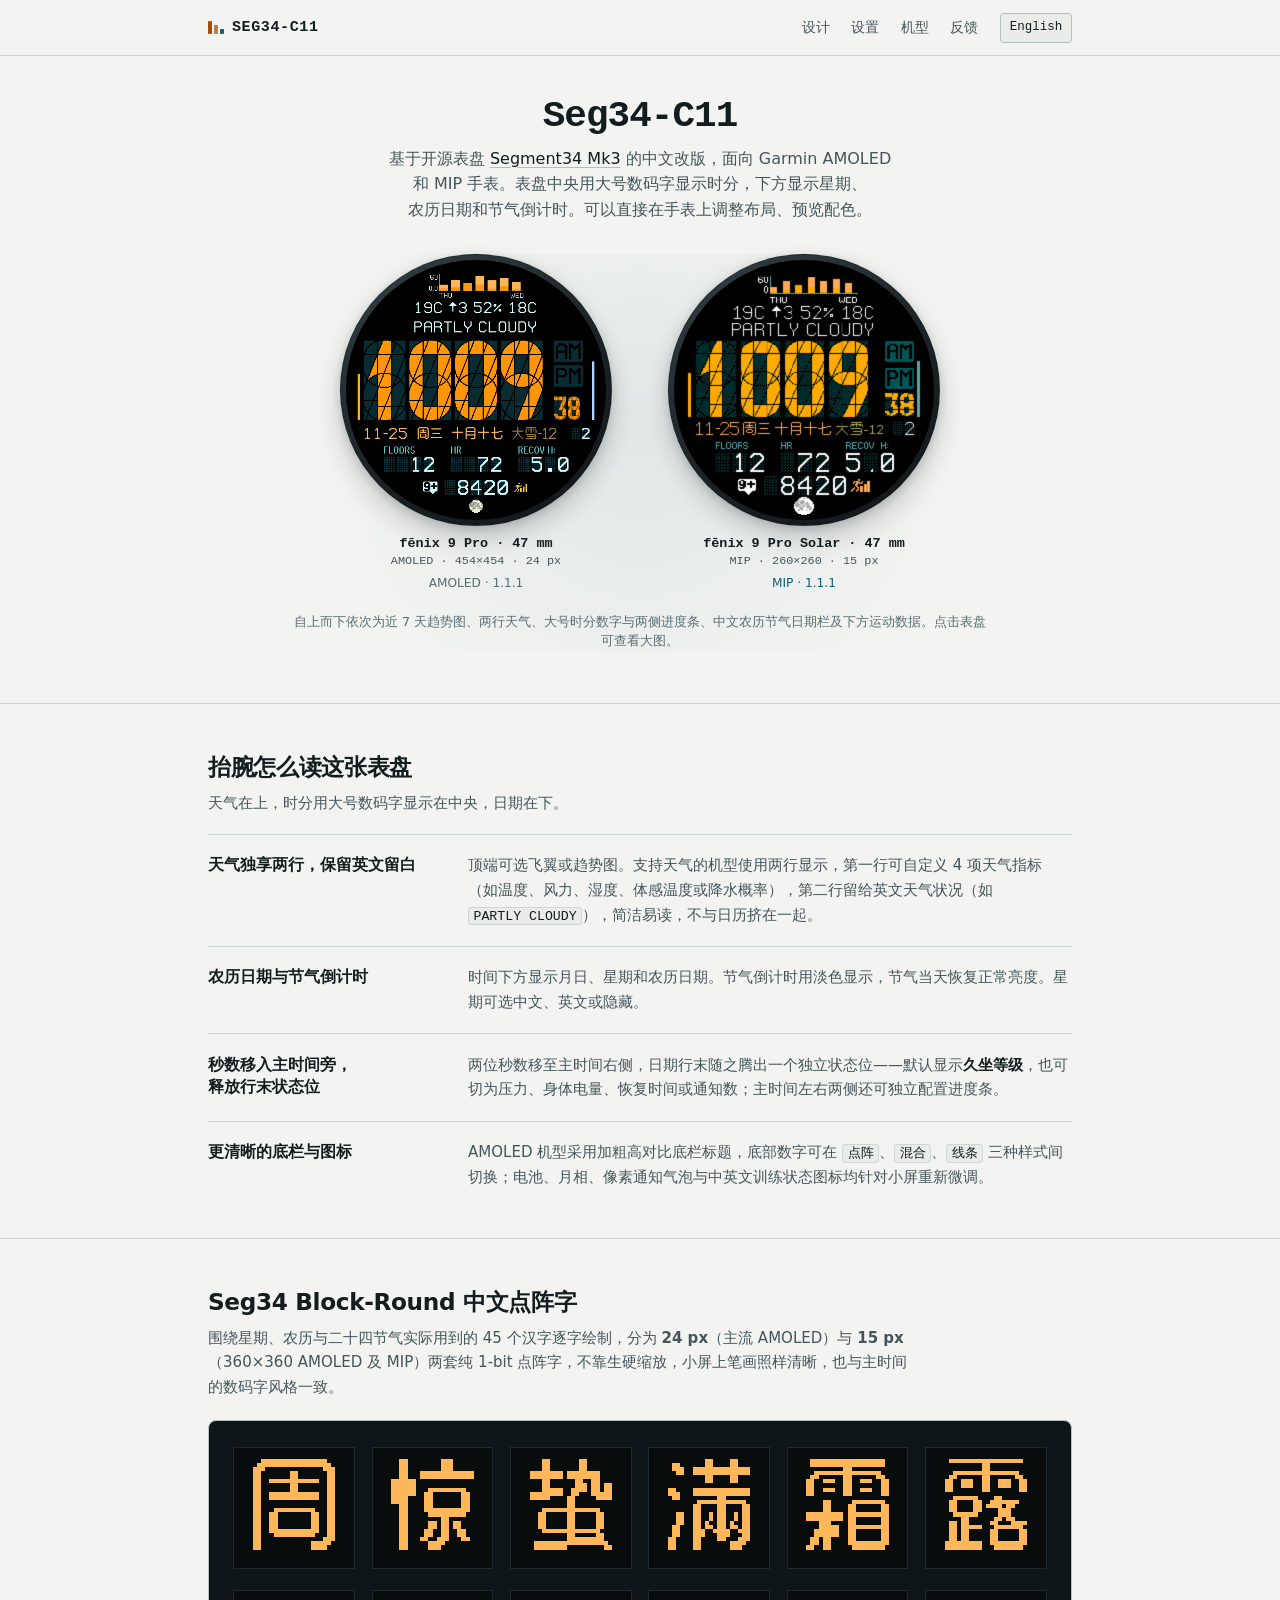
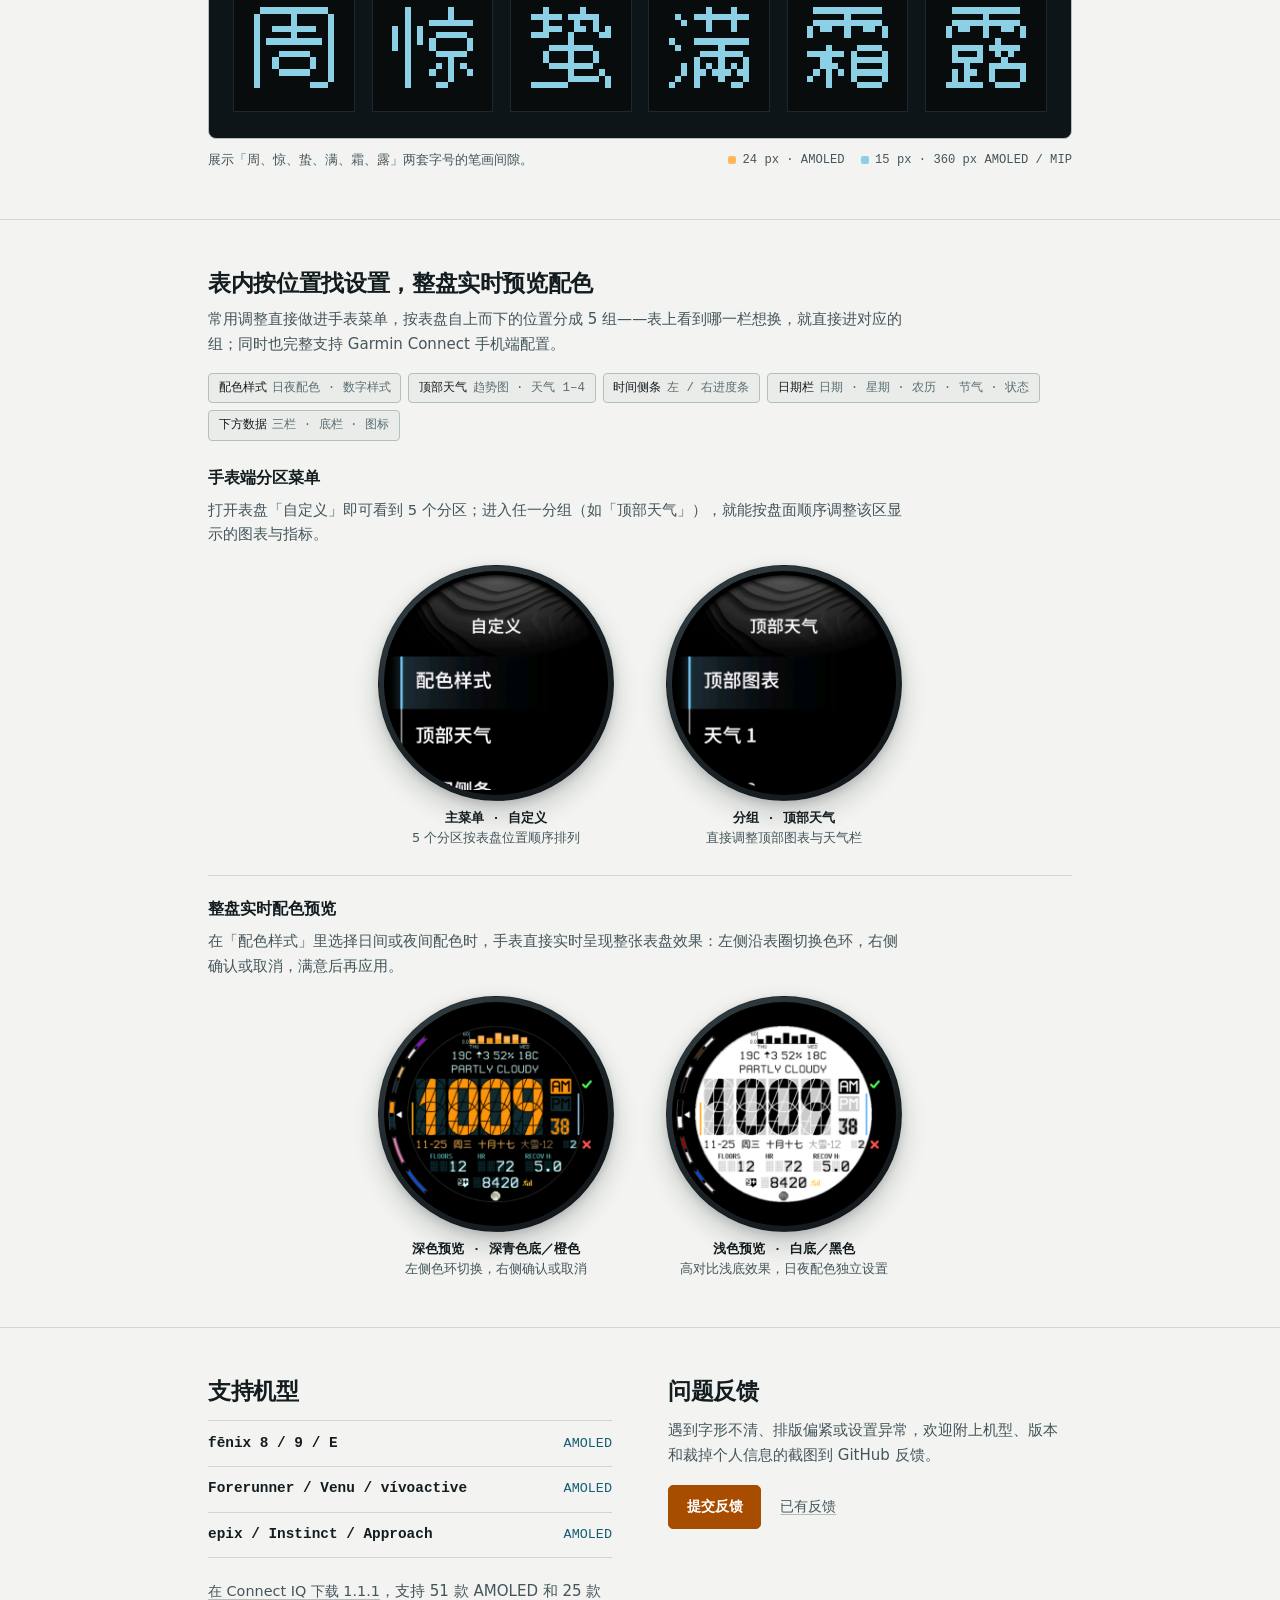
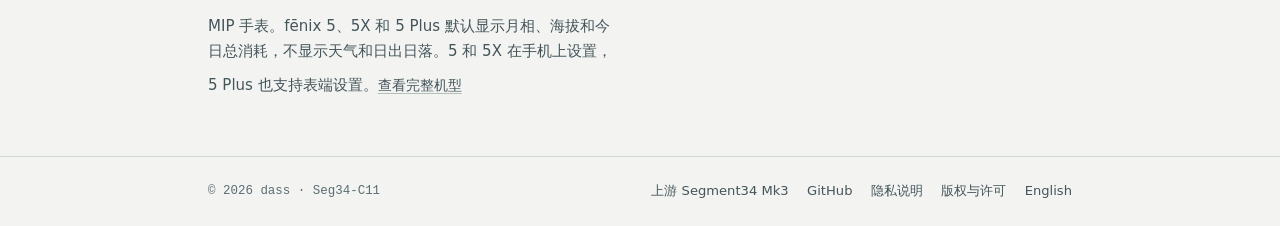
==== commit 184fcd8b: "Update the bilingual product pages and privacy notice for 1.1.1" ====
--- a/docs/index.html
+++ b/docs/index.html
@@ -3,10 +3,10 @@
 <head>
   <meta charset="utf-8">
   <meta name="viewport" content="width=device-width, initial-scale=1">
-  <title>Seg34-C11 · Garmin AMOLED 中文表盘</title>
-  <meta name="description" content="开源表盘 Segment34 Mk3 的中文改版，面向 Garmin AMOLED 手表。大号数码字显示时分，两行显示天气。中文点阵字显示农历日期和节气倒计时，可在手表上调整布局、预览配色。">
-  <meta property="og:title" content="Seg34-C11 · Garmin AMOLED 中文表盘">
-  <meta property="og:description" content="开源表盘 Segment34 Mk3 的中文改版，面向 Garmin AMOLED 手表。">
+  <title>Seg34-C11 · Garmin AMOLED 与 MIP 中文表盘</title>
+  <meta name="description" content="开源表盘 Segment34 Mk3 的中文改版，面向 Garmin AMOLED 和 MIP 手表。大号数码字显示时分，两行显示天气。中文点阵字显示农历日期和节气倒计时，可在手表上调整布局、预览配色。">
+  <meta property="og:title" content="Seg34-C11 · Garmin AMOLED 与 MIP 中文表盘">
+  <meta property="og:description" content="开源表盘 Segment34 Mk3 的中文改版，面向 Garmin AMOLED 和 MIP 手表。">
   <meta property="og:image" content="https://dass-s-c.github.io/Seg34-C11/images/fenix9-pro-47.png">
   <meta property="og:type" content="website">
   <meta property="og:url" content="https://dass-s-c.github.io/Seg34-C11/">
@@ -40,7 +40,7 @@
         <h1 id="title">Seg34-C11</h1>
         <!-- Buy Me a Coffee: reserve the link here. -->
         <p class="hero-lede">
-          基于开源表盘 <a href="https://github.com/ludw/segment34mk3">Segment34 Mk3</a> 的中文改版，面向 Garmin AMOLED 手表。表盘中央用大号数码字显示时分，下方显示星期、农历日期和节气倒计时。可以直接在手表上调整布局、预览配色。
+          基于开源表盘 <a href="https://github.com/ludw/segment34mk3">Segment34 Mk3</a> 的中文改版，面向 Garmin AMOLED 和 MIP 手表。表盘中央用大号数码字显示时分，下方显示星期、农历日期和节气倒计时。可以直接在手表上调整布局、预览配色。
         </p>
       </div>
 
@@ -55,7 +55,7 @@
             <figcaption class="watch-meta">
               <span class="watch-model" lang="en">fēnix 9 Pro · 47 mm</span>
               <span class="watch-spec" lang="en">AMOLED · 454×454 · 24 px</span>
-              <span class="watch-status">AMOLED 版 1.0.1 已上架</span>
+              <span class="watch-status">AMOLED · 1.1.1</span>
             </figcaption>
           </figure>
 
@@ -68,7 +68,7 @@
             <figcaption class="watch-meta">
               <span class="watch-model" lang="en">fēnix 9 Pro Solar · 47 mm</span>
               <span class="watch-spec" lang="en">MIP · 260×260 · 15 px</span>
-              <span class="watch-status">MIP 版 1.1.0 待提交</span>
+              <span class="watch-status">MIP · 1.1.1</span>
             </figcaption>
           </figure>
         </div>
@@ -89,7 +89,7 @@
           <article class="ledger-row">
             <h3>天气独享两行，保留英文留白</h3>
             <p>
-              顶部为近 7 天活动趋势图，下方两行专给天气：第一行可自定义 4 项天气指标（如温度、风力、湿度、体感温度或降水概率），第二行留给英文天气状况（如 <span lang="en"><code>PARTLY CLOUDY</code></span>），简洁易读，不与日历挤在一起。
+              顶端可选飞翼或趋势图。支持天气的机型使用两行显示，第一行可自定义 4 项天气指标（如温度、风力、湿度、体感温度或降水概率），第二行留给英文天气状况（如 <span lang="en"><code>PARTLY CLOUDY</code></span>），简洁易读，不与日历挤在一起。
             </p>
           </article>
 
@@ -121,7 +121,7 @@
       <div class="wrap">
         <h2 id="glyphs-heading">Seg34 Block-Round 中文点阵字</h2>
         <p class="band-intro">
-          围绕星期、农历与二十四节气实际用到的 45 个汉字逐字绘制，分为 <strong>24 px</strong>（主流 AMOLED）与 <strong>15 px</strong>（360×360 AMOLED 及后续 MIP）两套纯 1-bit 点阵字，不靠生硬缩放，小屏上笔画照样清晰，也与主时间的数码字风格一致。
+          围绕星期、农历与二十四节气实际用到的 45 个汉字逐字绘制，分为 <strong>24 px</strong>（主流 AMOLED）与 <strong>15 px</strong>（360×360 AMOLED 及 MIP）两套纯 1-bit 点阵字，不靠生硬缩放，小屏上笔画照样清晰，也与主时间的数码字风格一致。
         </p>
 
         <figure class="specimen-figure">
@@ -132,7 +132,7 @@
             <span>展示「周、惊、蛰、满、霜、露」两套字号的笔画间隙。</span>
             <span class="specimen-legend">
               <span class="dot-amber">24 px · AMOLED</span>
-              <span class="dot-cyan">15 px · 360 px AMOLED / MIP（未上架）</span>
+              <span class="dot-cyan">15 px · 360 px AMOLED / MIP</span>
             </span>
           </figcaption>
         </figure>
@@ -235,7 +235,7 @@
             <div><dt>Forerunner / Venu / vívoactive</dt><dd>AMOLED</dd></div>
             <div><dt>epix / Instinct / Approach</dt><dd>AMOLED</dd></div>
           </dl>
-          <p class="support-copy"><a class="text-link" href="https://apps.garmin.com/apps/5e2d1f65-10e1-4c46-982b-9975ee0f48af">在 Connect IQ 下载 1.0.1</a>，覆盖 51 个 AMOLED 设备目标。1.1.0 已准备好，待提交商店，另含 25 个 MIP 目标，包括两款 Forerunner 255S 和 fēnix 5、5X、5 Plus。<a class="text-link" href="https://github.com/dass-s-c/Seg34-C11#支持机型--supported-models">查看完整机型</a></p>
+          <p class="support-copy"><a class="text-link" href="https://apps.garmin.com/apps/5e2d1f65-10e1-4c46-982b-9975ee0f48af">在 Connect IQ 下载 1.1.1</a>，支持 51 款 AMOLED 和 25 款 MIP 手表。fēnix 5、5X 和 5 Plus 默认显示月相、海拔和今日总消耗，不显示天气和日出日落。5 和 5X 在手机上设置，5 Plus 也支持表端设置。<a class="text-link" href="https://github.com/dass-s-c/Seg34-C11#支持机型--supported-models">查看完整机型</a></p>
         </div>
 
         <div class="support-col">
